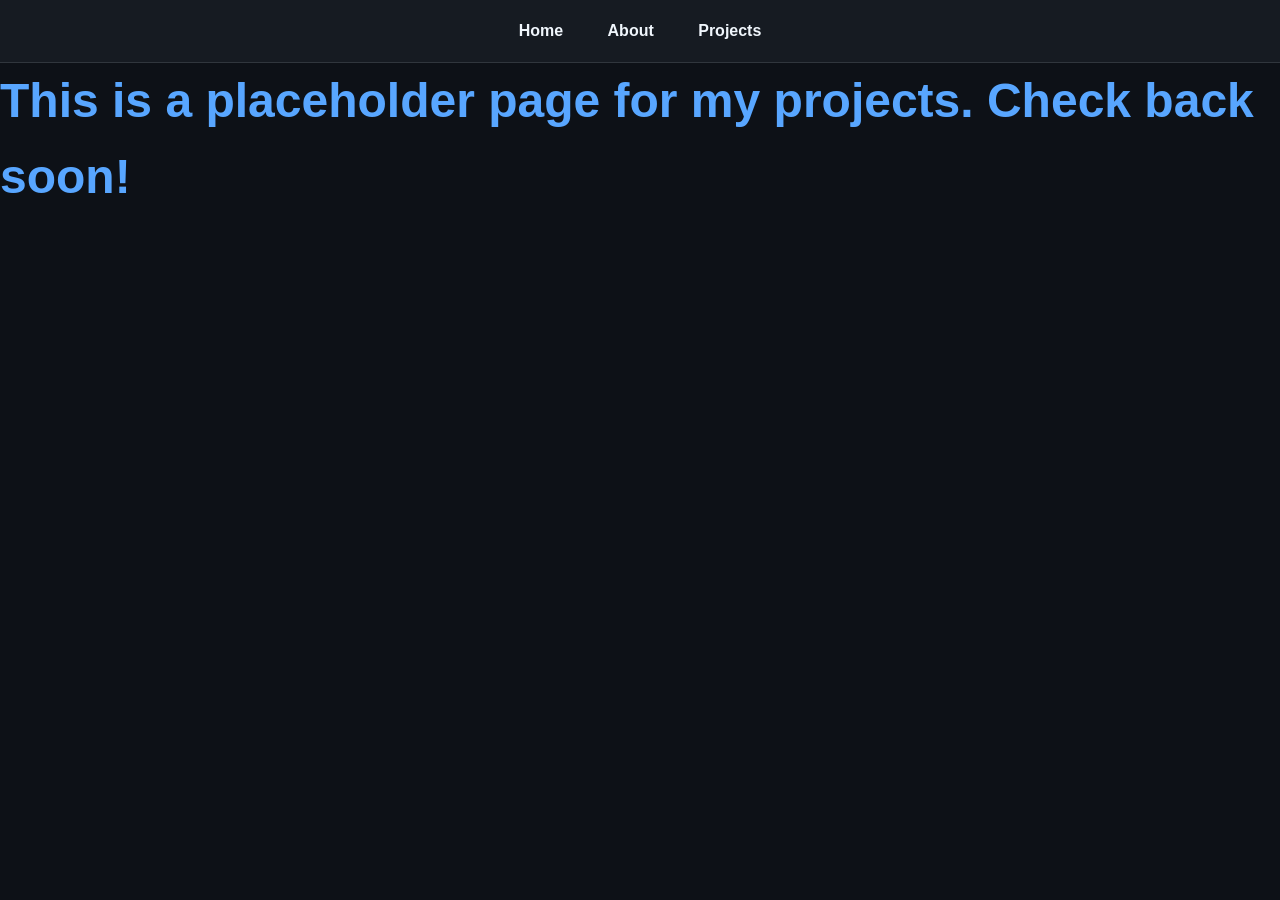
==== projects.html @ 9d26e9d2 "Update projects.html" ====
<!DOCTYPE html>
<html lang="en">
<head>
    <meta charset="UTF-8">
    <meta name="viewport" content="width=device-width, initial-scale=1.0">
    <title>About | Madison Sleppy</title>

    <link rel="stylesheet" href="css/style.css">
</head>

  <body>

    <nav>
        <a href="index.html">Home</a>
        <a href="about.html">About</a>
        <a href="projects.html">Projects</a>
    </nav>
      
    <h1>This is a placeholder page for my projects. Check back soon!</h1>
    
  </body>
  
</html>
---- css/style.css ----
* {
    margin: 0;
    padding: 0;
    box-sizing: border-box;
}

body {
    background: #0d1117;
    color: #f0f6fc;
    font-family: Arial, Helvetica, sans-serif;
    line-height: 1.6;
}

nav {
    background-color: #161b22;
    border-bottom: 1px solid #30363d;
    padding: 18px;
    text-align: center;
}

nav a {
    color: #f0f6fc;
    text-decoration: none;
    margin: 0 20px;
    font-weight: bold;
    transition: color 0.3s ease;
}

nav a:hover {
    color: #58a6ff;
}

.container {
    max-width: 1000px;
    margin: 0 auto;
    padding: 60px 20px;
}

.container > h1,
.container > h2,
.container > h3,
.container > p,
.container > .status,
footer {
    text-align: center;
}

h1 {
    font-size: 3rem;
    color: #58a6ff;
    margin-bottom: 15px;
}

h2 {
    color: #c9d1d9;
    font-weight: normal;
    margin-bottom: 25px;
}

h3 {
    color: #58a6ff;
    margin-bottom: 15px;
}

p {
    color: #8b949e;
    font-size: 1.1rem;
    line-height: 1.8;
    margin-bottom: 20px;
}

.status {
    display: inline-block;
    margin: 30px auto;
    padding: 12px 24px;
    border: 1px solid #58a6ff;
    border-radius: 8px;
    color: #58a6ff;
}


.page-header {
    text-align: center;
    padding: 70px 20px 40px;
}

.page-header p {
    max-width: 700px;
    margin: auto;
}

.content {
    max-width: 1000px;
    margin: auto;
    padding: 40px 20px;
}

.content h2 {
    color: #58a6ff;
    margin-top: 40px;
}

.content ul {
    margin-left: 25px;
    margin-bottom: 30px;
}

.content li {
    color: #c9d1d9;
    margin-bottom: 10px;
}

#infovis {
    margin-top: 60px;
}

.section-description {
    text-align: center;
    max-width: 850px;
    margin: 0 auto 40px auto;
}

.project-card {
    background: #161b22;
    border: 1px solid #30363d;
    border-radius: 12px;
    padding: 30px;
    margin: 30px auto;
    text-align: left;
}

.project-card h3 {
    color: #58a6ff;
}

.project-card p {
    color: #c9d1d9;
}

.button {
    display: inline-block;
    margin-top: 15px;
    padding: 12px 22px;
    background: #238636;
    color: white;
    text-decoration: none;
    border-radius: 8px;
    transition: background-color 0.3s ease;
}

.button:hover {
    background: #2ea043;
}

hr {
    border: none;
    border-top: 1px solid #30363d;
    margin: 50px 0;
}

footer {
    margin-top: 60px;
    color: #6e7681;
    font-size: 0.9rem;
    padding-bottom: 20px;
}

@media (max-width: 768px) {

    .container {
        padding: 40px 20px;
    }

    h1 {
        font-size: 2.2rem;
    }

    h2 {
        font-size: 1.6rem;
    }

    nav a {
        display: inline-block;
        margin: 8px 12px;
    }

    .project-card {
        padding: 20px;
    }

}
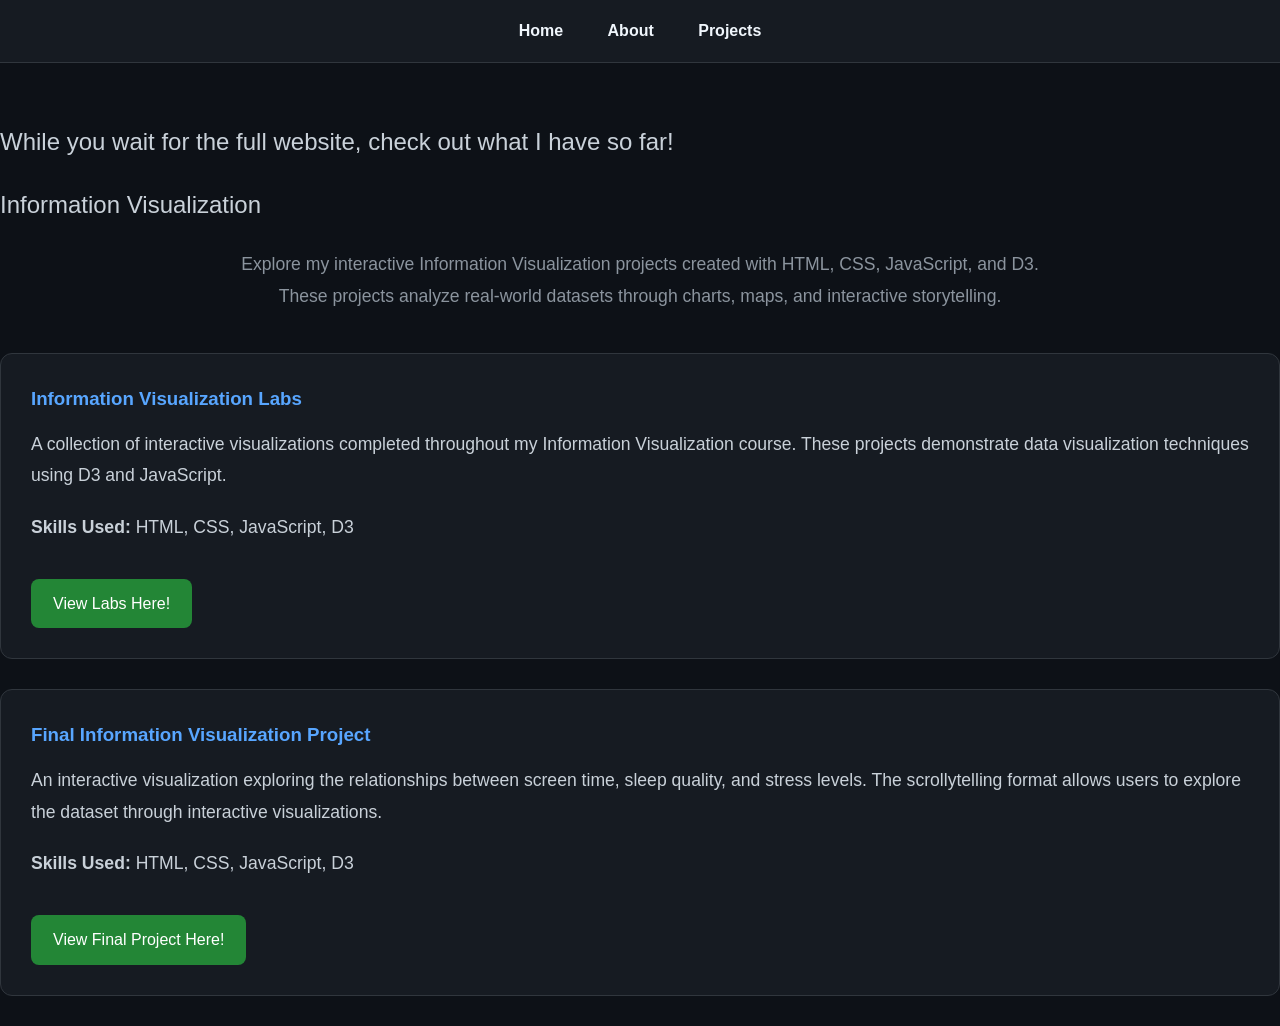
==== commit 3575044e: "Update projects.html" ====
--- a/projects.html
+++ b/projects.html
@@ -16,7 +16,67 @@
         <a href="projects.html">Projects</a>
     </nav>
       
-    <h1>This is a placeholder page for my projects. Check back soon!</h1>
+                <!-- info vis -->
+            <section id="infovis">
+
+                <h2>While you wait for the full website, check out what I have so far!</h2>
+                <h2>Information Visualization</h2>
+
+                <p class="section-description">
+                    Explore my interactive Information Visualization projects created
+                    with HTML, CSS, JavaScript, and D3. These projects analyze
+                    real-world datasets through charts, maps, and
+                    interactive storytelling.
+                </p>
+
+                <div class="project-card">
+                    
+                    <h3>Information Visualization Labs</h3>
+
+                    <p>
+                        A collection of interactive visualizations completed throughout
+                        my Information Visualization course. These projects demonstrate
+                        data visualization techniques using D3 and JavaScript.
+                    </p>
+
+                    <p>
+                        <strong>Skills Used:</strong>
+                        HTML, CSS, JavaScript, D3
+                    </p>
+
+                    <a class="button"
+                    href="https://msleppy.github.io/infovis-labs/"
+                    target="_blank">
+                        View Labs Here!
+                    </a>
+
+                </div>
+
+                <div class="project-card">
+
+                    <h3>Final Information Visualization Project</h3>
+
+                    <p>
+                        An interactive visualization exploring the relationships
+                        between screen time, sleep quality, and stress levels.
+                        The scrollytelling format allows users to explore the
+                        dataset through interactive visualizations.
+                    </p>
+
+                    <p>
+                        <strong>Skills Used:</strong>
+                        HTML, CSS, JavaScript, D3
+                    </p>
+
+                    <a class="button"
+                    href="https://msleppy.github.io/infovis-final/"
+                    target="_blank">
+                        View Final Project Here!
+                    </a>
+
+                </div>
+
+            </section>
     
   </body>
   
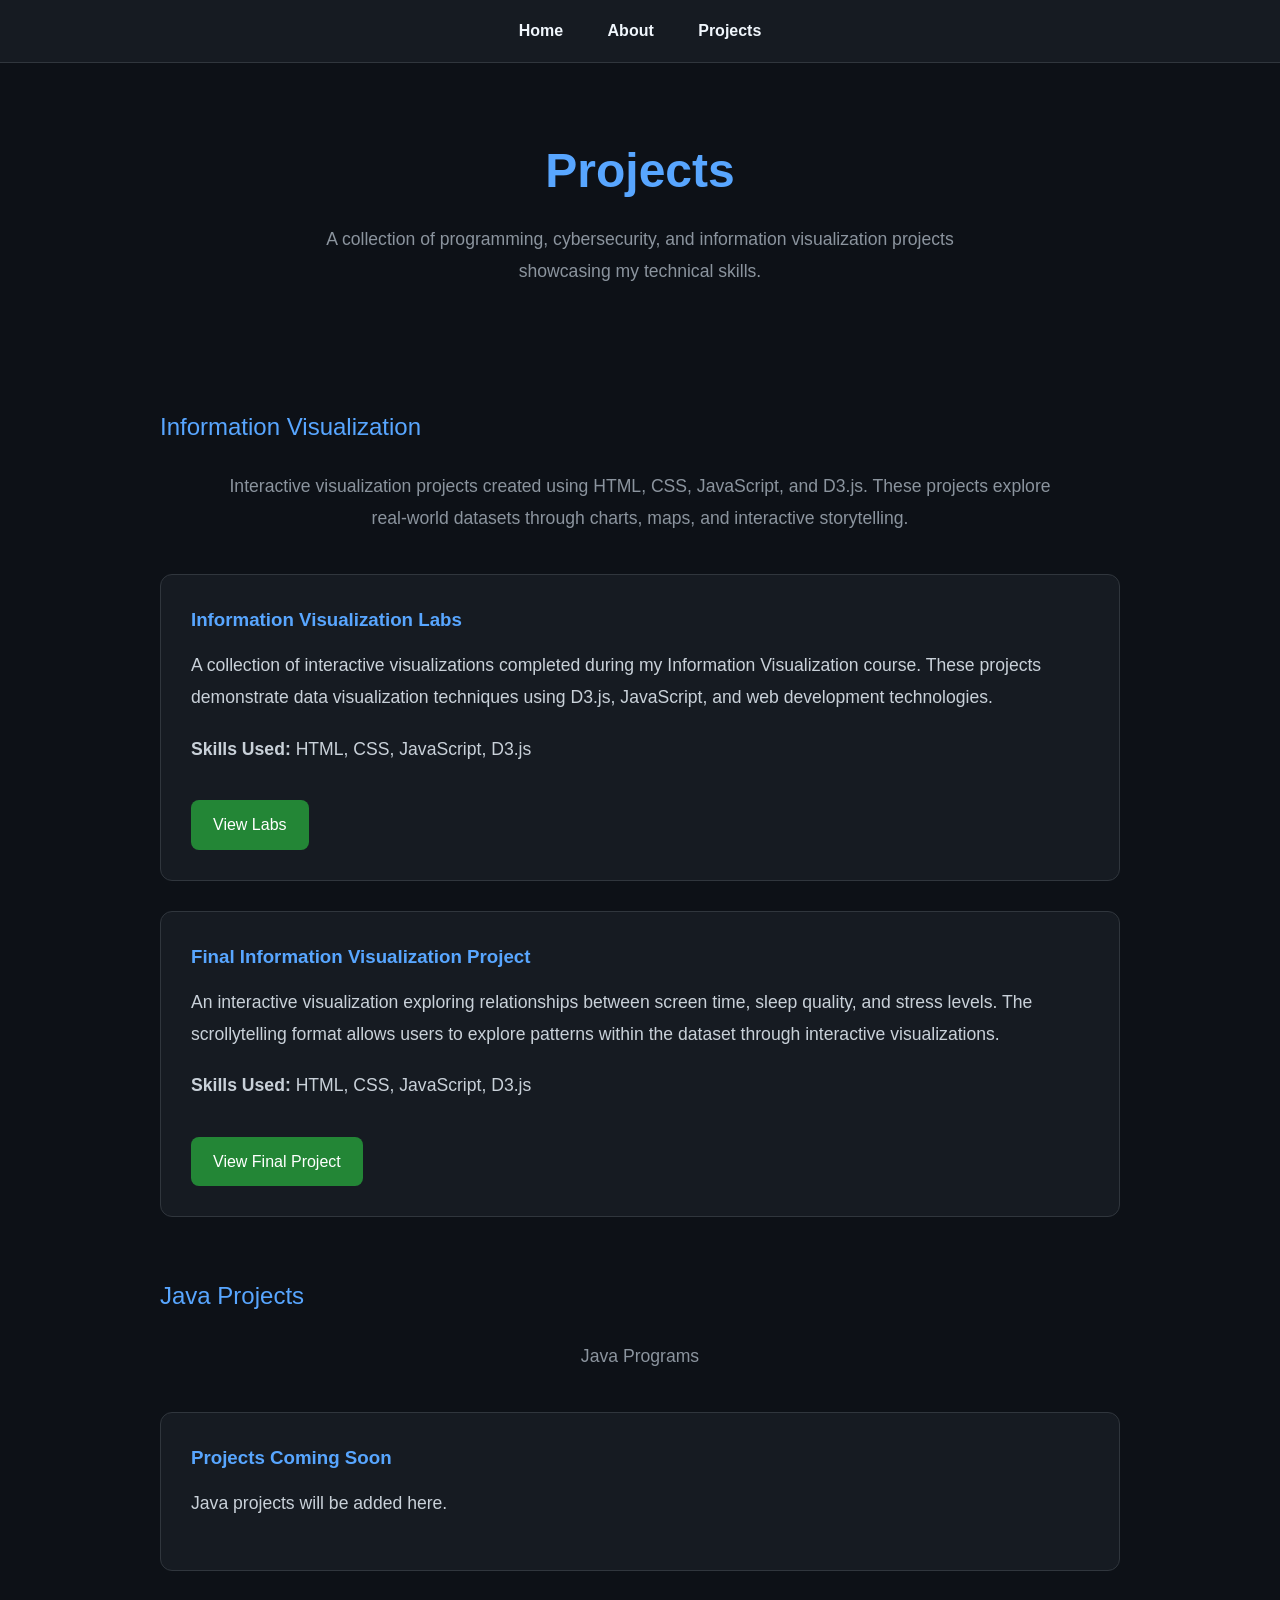
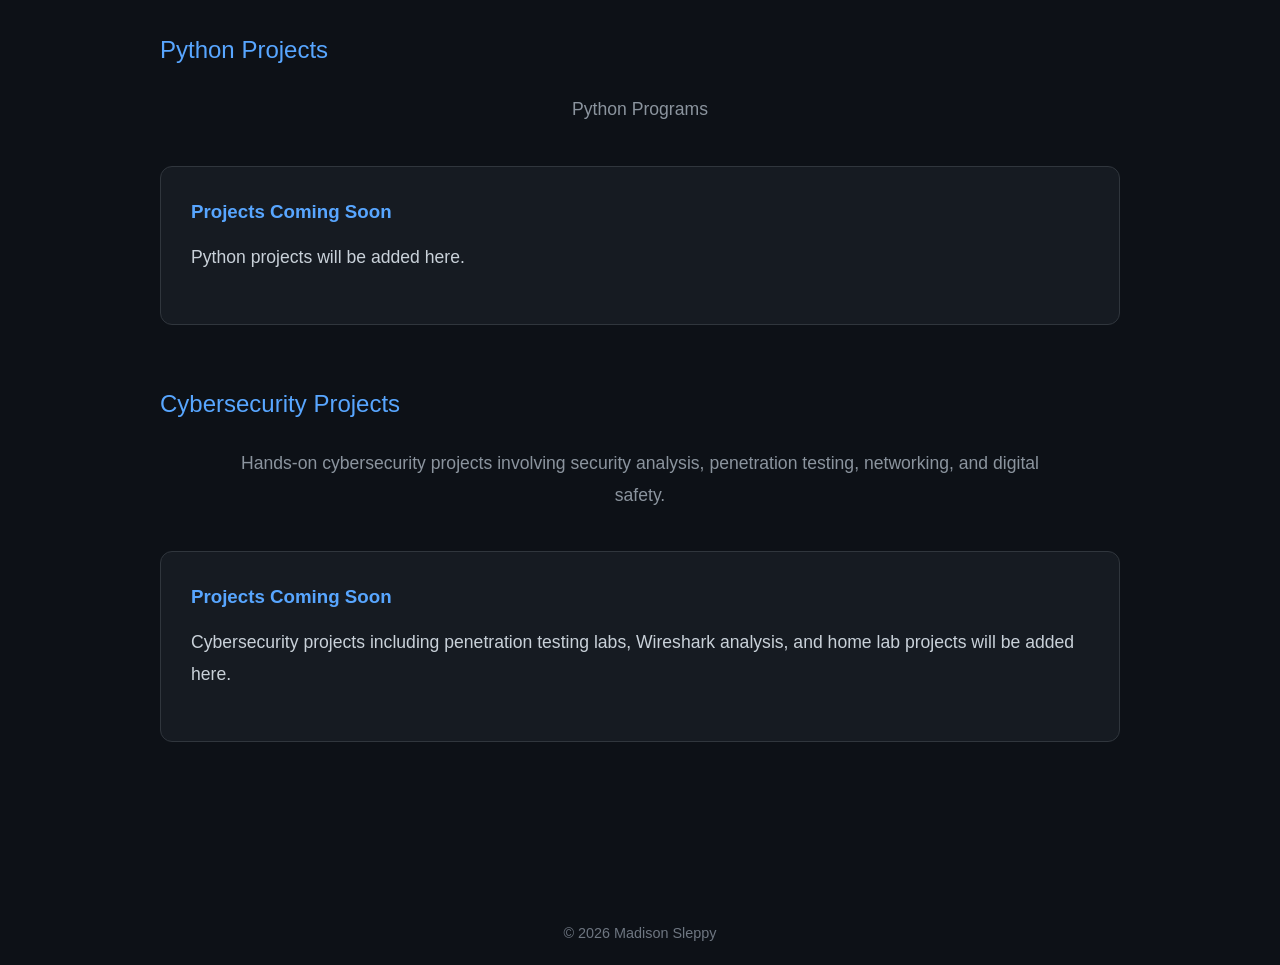
==== commit dc40ec9a: "Update projects.html" ====
--- a/projects.html
+++ b/projects.html
@@ -1,83 +1,163 @@
 <!DOCTYPE html>
 <html lang="en">
+
 <head>
     <meta charset="UTF-8">
     <meta name="viewport" content="width=device-width, initial-scale=1.0">
-    <title>About | Madison Sleppy</title>
+    <title>Projects | Madison Sleppy</title>
 
     <link rel="stylesheet" href="css/style.css">
 </head>
-
-  <body>
-
-    <nav>
-        <a href="index.html">Home</a>
-        <a href="about.html">About</a>
-        <a href="projects.html">Projects</a>
-    </nav>
-      
-                <!-- info vis -->
+    
+    <body>
+        <nav>
+            <a href="index.html">Home</a>
+            <a href="about.html">About</a>
+            <a href="projects.html">Projects</a>
+        </nav>
+    
+        <header class="page-header">
+    
+            <h1>Projects</h1>
+    
+            <p>
+                A collection of programming, cybersecurity, and
+                information visualization projects showcasing my technical skills.
+            </p>
+    
+        </header>
+        
+        <main class="container">
+    
             <section id="infovis">
-
-                <h2>While you wait for the full website, check out what I have so far!</h2>
+    
                 <h2>Information Visualization</h2>
-
+    
                 <p class="section-description">
-                    Explore my interactive Information Visualization projects created
-                    with HTML, CSS, JavaScript, and D3. These projects analyze
-                    real-world datasets through charts, maps, and
-                    interactive storytelling.
+                    Interactive visualization projects created using HTML, CSS,
+                    JavaScript, and D3.js. These projects explore real-world
+                    datasets through charts, maps, and interactive storytelling.
+                </p>
+    
+                <div class="project-card">
+    
+                    <h3>Information Visualization Labs</h3>
+    
+                    <p>
+                        A collection of interactive visualizations completed during
+                        my Information Visualization course. These projects
+                        demonstrate data visualization techniques using D3.js,
+                        JavaScript, and web development technologies.
+                    </p>
+    
+                    <p>
+                        <strong>Skills Used:</strong>
+                        HTML, CSS, JavaScript, D3.js
+                    </p>
+    
+                    <a class="button"
+                       href="https://msleppy.github.io/infovis-labs/"
+                       target="_blank">
+                        View Labs
+                    </a>
+    
+                </div>
+    
+                <div class="project-card">
+    
+                    <h3>Final Information Visualization Project</h3>
+    
+                    <p>
+                        An interactive visualization exploring relationships
+                        between screen time, sleep quality, and stress levels.
+                        The scrollytelling format allows users to explore
+                        patterns within the dataset through interactive
+                        visualizations.
+                    </p>
+    
+                    <p>
+                        <strong>Skills Used:</strong>
+                        HTML, CSS, JavaScript, D3.js
+                    </p>
+    
+                    <a class="button"
+                       href="https://msleppy.github.io/infovis-final/"
+                       target="_blank">
+                        View Final Project
+                    </a>
+                    
+                </div>
+    
+            </section>
+    
+            <section id="java">
+    
+                <h2>Java Projects</h2>
+    
+                <p class="section-description">
+                    Java Programs
+                </p>
+    
+                <div class="project-card">
+    
+                    <h3>Projects Coming Soon</h3>
+    
+                    <p>
+                        Java projects will be added here.
+                    </p>
+    
+                </div>
+    
+            </section>
+            
+            <section id="python">
+    
+                <h2>Python Projects</h2>
+    
+                <p class="section-description">
+                    Python Programs
+                </p>
+    
+                <div class="project-card">
+    
+                    <h3>Projects Coming Soon</h3>
+    
+                    <p>
+                        Python projects will be added here. 
+                    </p>
+    
+                </div>
+    
+            </section>
+    
+            <section id="cybersecurity">
+    
+                <h2>Cybersecurity Projects</h2>
+    
+                <p class="section-description">
+                    Hands-on cybersecurity projects involving security analysis,
+                    penetration testing, networking, and digital safety.
                 </p>
 
                 <div class="project-card">
-                    
-                    <h3>Information Visualization Labs</h3>
-
+    
+                    <h3>Projects Coming Soon</h3>
+    
                     <p>
-                        A collection of interactive visualizations completed throughout
-                        my Information Visualization course. These projects demonstrate
-                        data visualization techniques using D3 and JavaScript.
+                        Cybersecurity projects including penetration testing labs,
+                        Wireshark analysis, and home lab projects will be added here.
                     </p>
-
-                    <p>
-                        <strong>Skills Used:</strong>
-                        HTML, CSS, JavaScript, D3
-                    </p>
-
-                    <a class="button"
-                    href="https://msleppy.github.io/infovis-labs/"
-                    target="_blank">
-                        View Labs Here!
-                    </a>
-
+    
                 </div>
-
-                <div class="project-card">
-
-                    <h3>Final Information Visualization Project</h3>
-
-                    <p>
-                        An interactive visualization exploring the relationships
-                        between screen time, sleep quality, and stress levels.
-                        The scrollytelling format allows users to explore the
-                        dataset through interactive visualizations.
-                    </p>
-
-                    <p>
-                        <strong>Skills Used:</strong>
-                        HTML, CSS, JavaScript, D3
-                    </p>
-
-                    <a class="button"
-                    href="https://msleppy.github.io/infovis-final/"
-                    target="_blank">
-                        View Final Project Here!
-                    </a>
-
-                </div>
-
+    
             </section>
     
-  </body>
-  
-</html>
+        </main>
+        
+        <footer>
+            © 2026 Madison Sleppy
+        </footer>
+    
+    </body>
+</html>    
+</html
--- a/css/style.css
+++ b/css/style.css
@@ -36,12 +36,11 @@
     padding: 60px 20px;
 }
 
-.container > h1,
-.container > h2,
-.container > h3,
-.container > p,
-.container > .status,
-footer {
+.container > h1 {
+    text-align: center;
+}
+
+.container > p {
     text-align: center;
 }
 
@@ -52,7 +51,7 @@
 }
 
 h2 {
-    color: #c9d1d9;
+    color: #58a6ff;
     font-weight: normal;
     margin-bottom: 25px;
 }
@@ -78,7 +77,6 @@
     color: #58a6ff;
 }
 
-
 .page-header {
     text-align: center;
     padding: 70px 20px 40px;
@@ -110,8 +108,12 @@
     margin-bottom: 10px;
 }
 
+section {
+    margin-bottom: 60px;
+}
+
 #infovis {
-    margin-top: 60px;
+    margin-top: 20px;
 }
 
 .section-description {
@@ -127,6 +129,13 @@
     padding: 30px;
     margin: 30px auto;
     text-align: left;
+
+    transition: transform 0.3s ease, border-color 0.3s ease;
+}
+
+.project-card:hover {
+    transform: translateY(-5px);
+    border-color: #58a6ff;
 }
 
 .project-card h3 {
@@ -159,6 +168,7 @@
 }
 
 footer {
+    text-align: center;
     margin-top: 60px;
     color: #6e7681;
     font-size: 0.9rem;
@@ -166,26 +176,26 @@
 }
 
 @media (max-width: 768px) {
-
+    
     .container {
         padding: 40px 20px;
     }
-
+    
     h1 {
         font-size: 2.2rem;
     }
-
+    
     h2 {
         font-size: 1.6rem;
     }
-
+    
     nav a {
         display: inline-block;
         margin: 8px 12px;
     }
-
+    
     .project-card {
         padding: 20px;
     }
-
-}
+    
+}
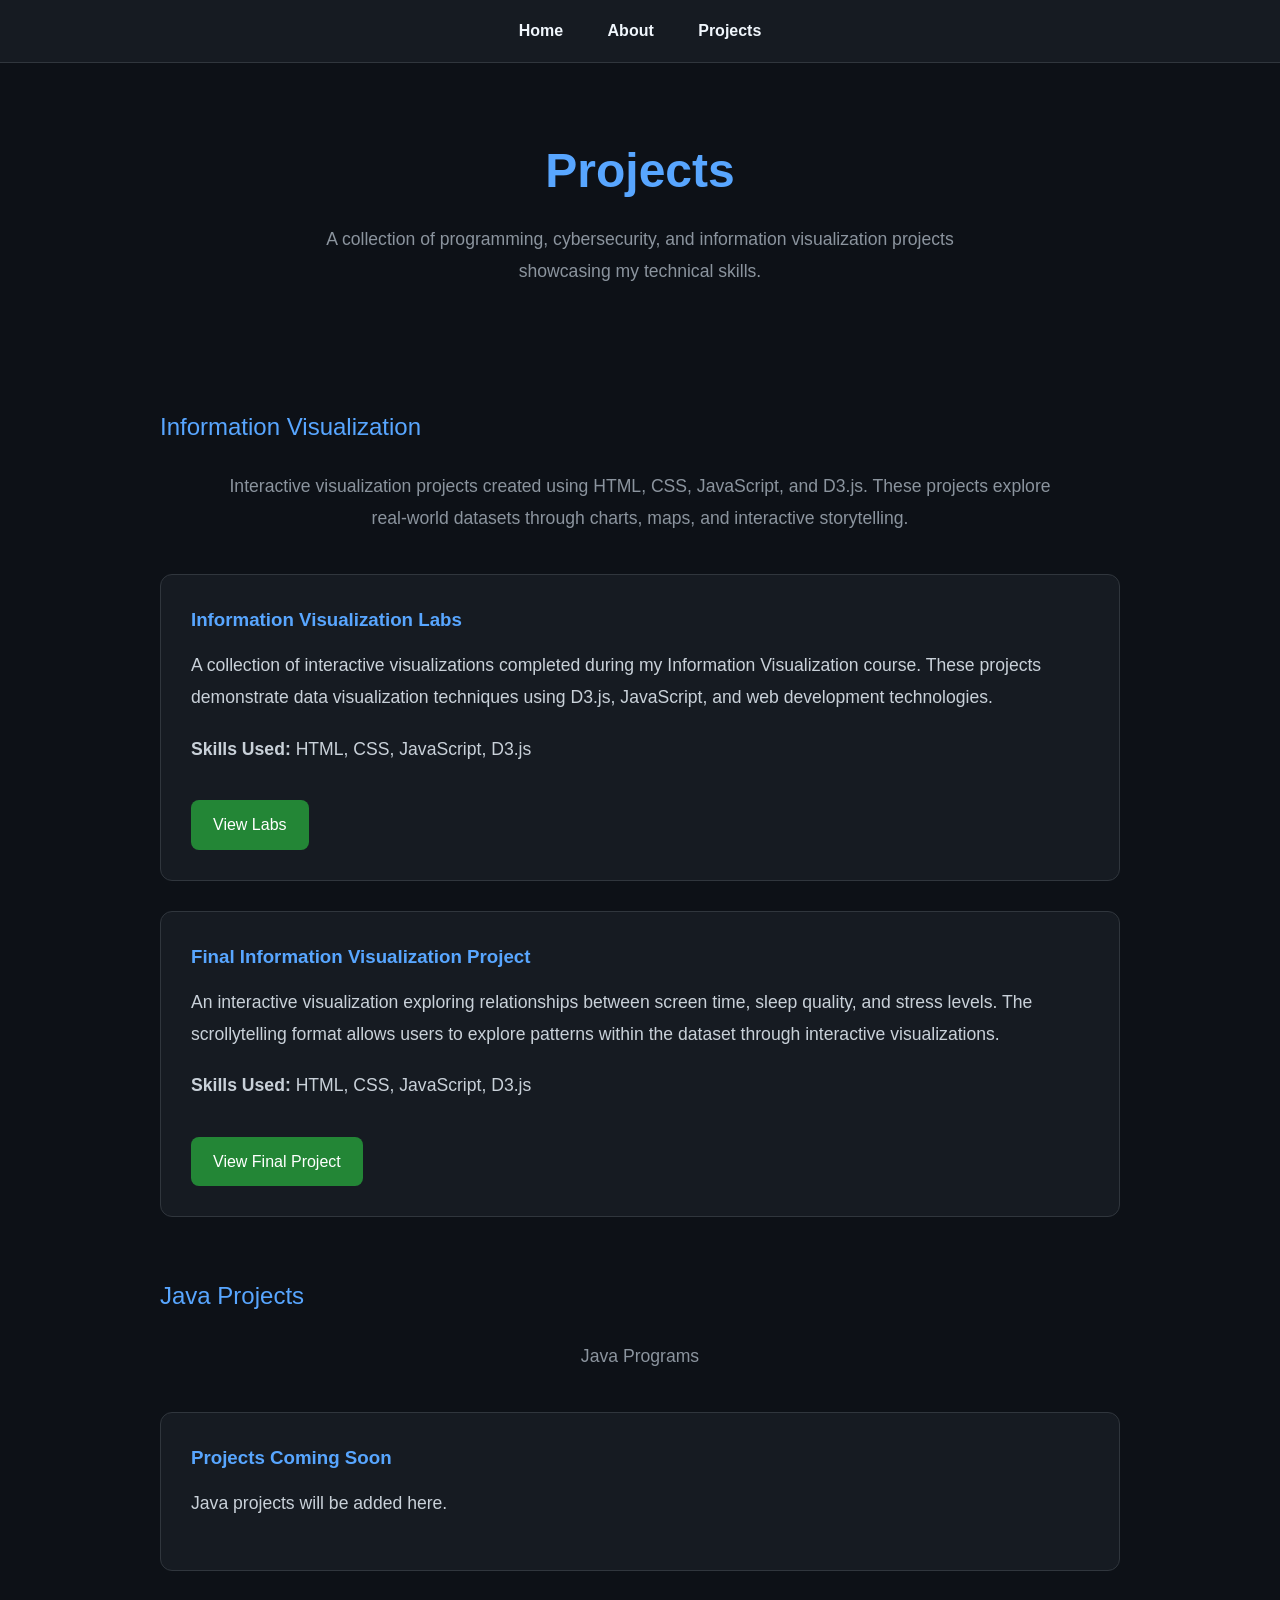
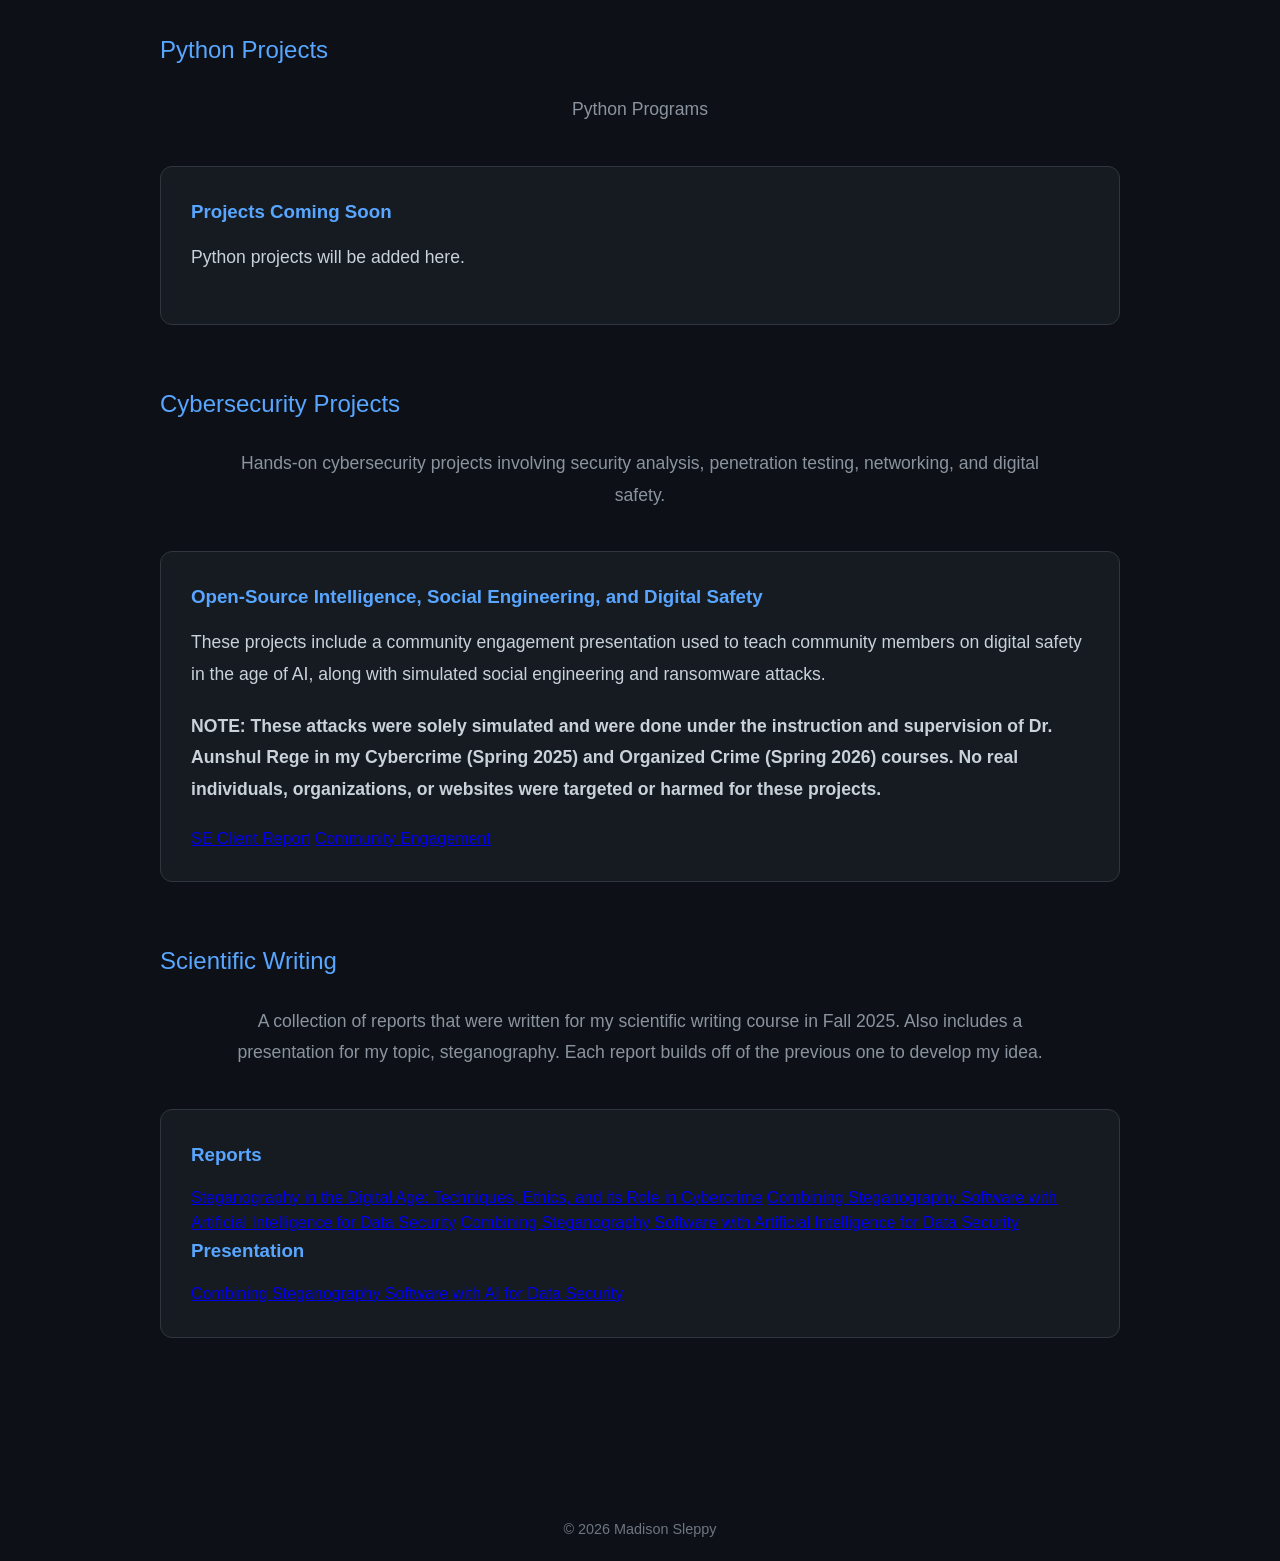
==== commit f703853c: "Update projects.html" ====
--- a/projects.html
+++ b/projects.html
@@ -141,17 +141,55 @@
 
                 <div class="project-card">
     
-                    <h3>Projects Coming Soon</h3>
-    
-                    <p>
-                        Cybersecurity projects including penetration testing labs,
-                        Wireshark analysis, and home lab projects will be added here.
-                    </p>
-    
-                </div>
-    
-            </section>
-    
+                    <h3>Open-Source Intelligence, Social Engineering, and Digital Safety</h3>
+    
+                    <p>
+                        These projects include a community engagement presentation used to teach
+                        community members on digital safety in the age of AI, along with simulated
+                        social engineering and ransomware attacks. 
+                    </p>
+                    
+                    <p>
+                    <b>NOTE: These attacks were solely simulated and were done under the instruction and supervision
+                    of Dr. Aunshul Rege in my Cybercrime (Spring 2025) and Organized Crime (Spring 2026) courses. No real
+                    individuals, organizations, or websites were targeted or harmed for these projects.</b>
+                    </p>
+
+                    <a href="https://madisonsleppy.com/osint-se/cisec.pptx>Social Engineering Project</a>
+                    <a href="https://madisonsleppy.com/osint-se/client_report.docx>SE Client Report</a>
+                    <a href="https://madisonsleppy.com/osint-se/ransomeware_sim.pptx>Simulated Ransomware Syndicate</a>
+                    <br>
+                    <a href="https://madisonsleppy.com/osint-se/community_engagement.pptx>Community Engagement</a>
+                        
+                </div>
+    
+            </section>
+
+            <section id="sci-writing">
+    
+                <h2>Scientific Writing</h2>
+    
+                <p class="section-description">
+                    A collection of reports that were written for my scientific writing course in 
+                    Fall 2025. Also includes a presentation for my topic, steganography. Each report builds 
+                    off of the previous one to develop my idea. 
+                </p>
+
+                <div class="project-card">
+    
+                    <h3>Reports</h3>
+                    <a href="https://madisonsleppy.com/sci-writing/report_a.docx">Steganography in the Digital Age: Techniques, Ethics, and its Role in Cybercrime</a>
+                    <a href="https://madisonsleppy.com/sci-writing/report_b.docx">Combining Steganography Software with Artificial Intelligence for Data Security</a>
+                    <a href="https://madisonsleppy.com/sci-writing/report_c.docx">Combining Steganography Software with Artificial Intelligence for Data Security</a>
+
+                    
+                    <h3>Presentation</h3>
+                    <a href="https://madisonsleppy.com/sci-writing/midterm.pptx">Combining Steganography Software with AI for Data Security</a>
+                    
+                </div>
+    
+            </section>
+            
         </main>
         
         <footer>
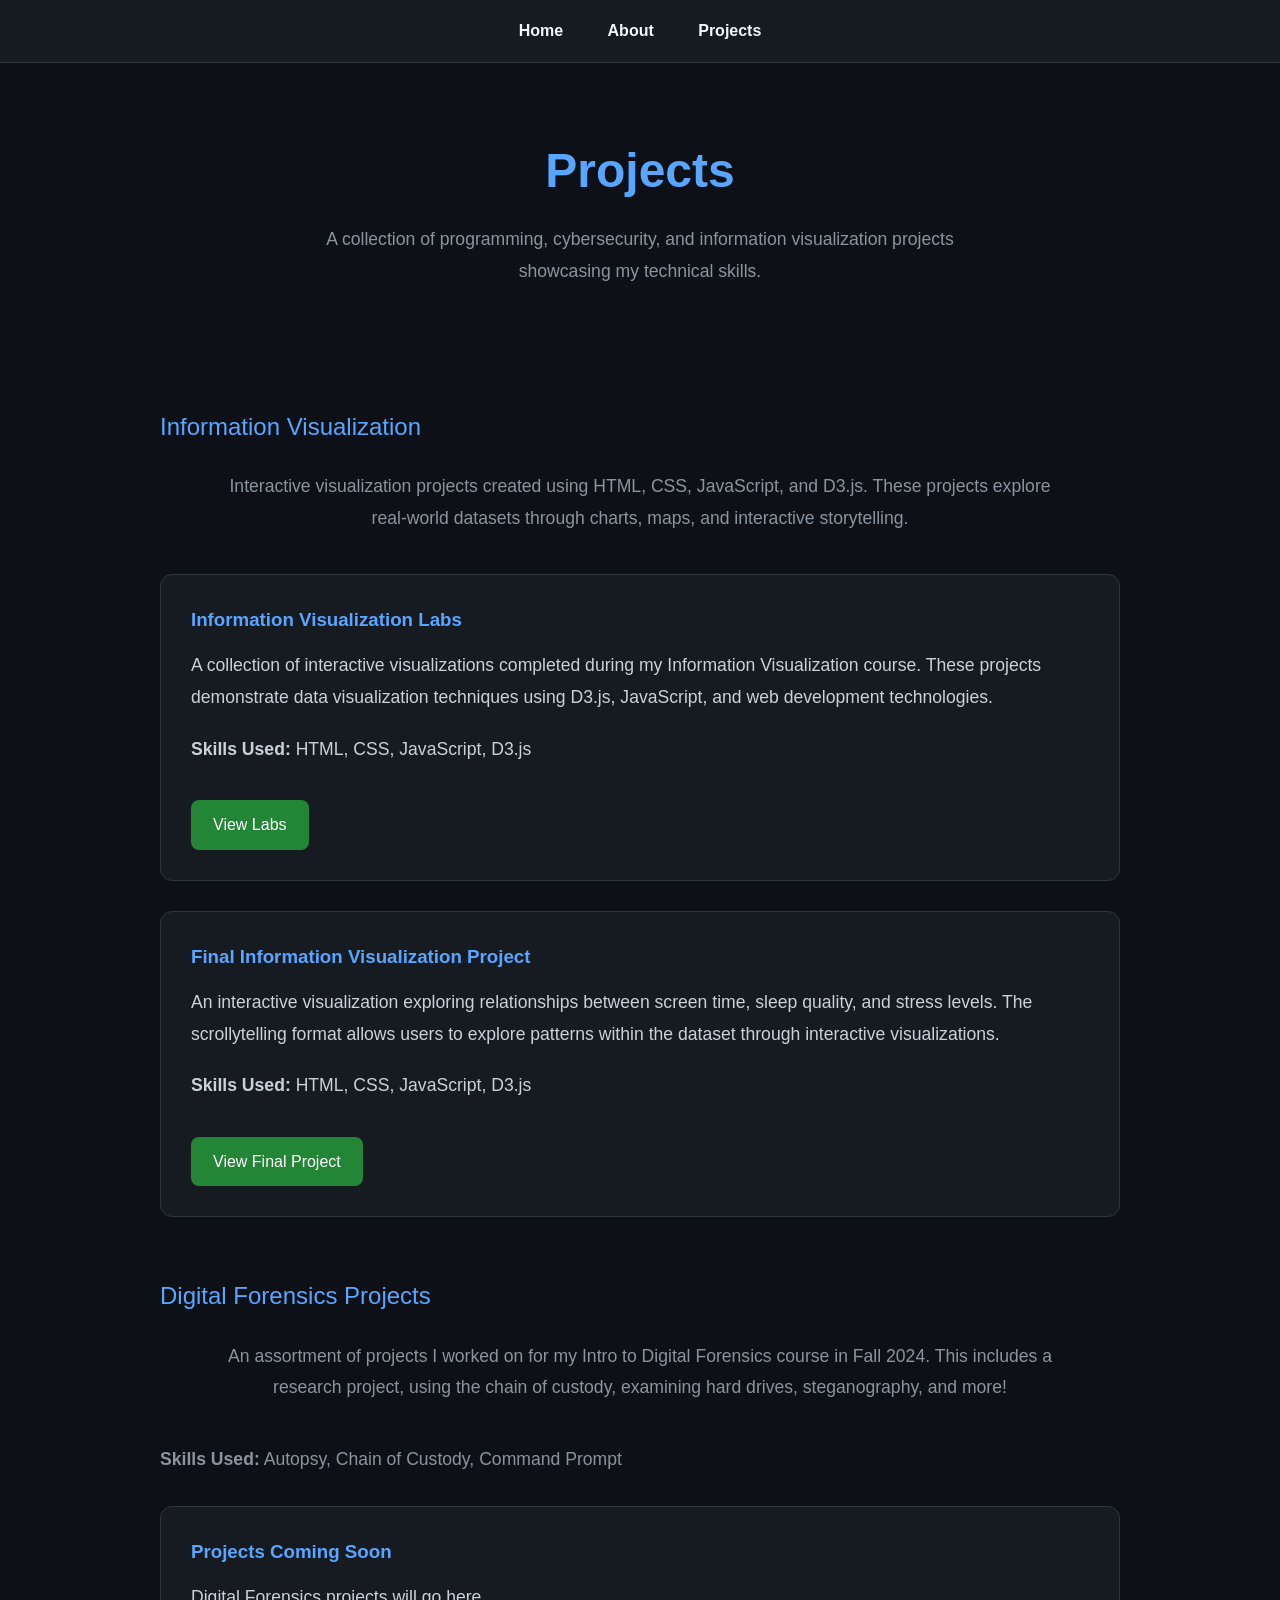
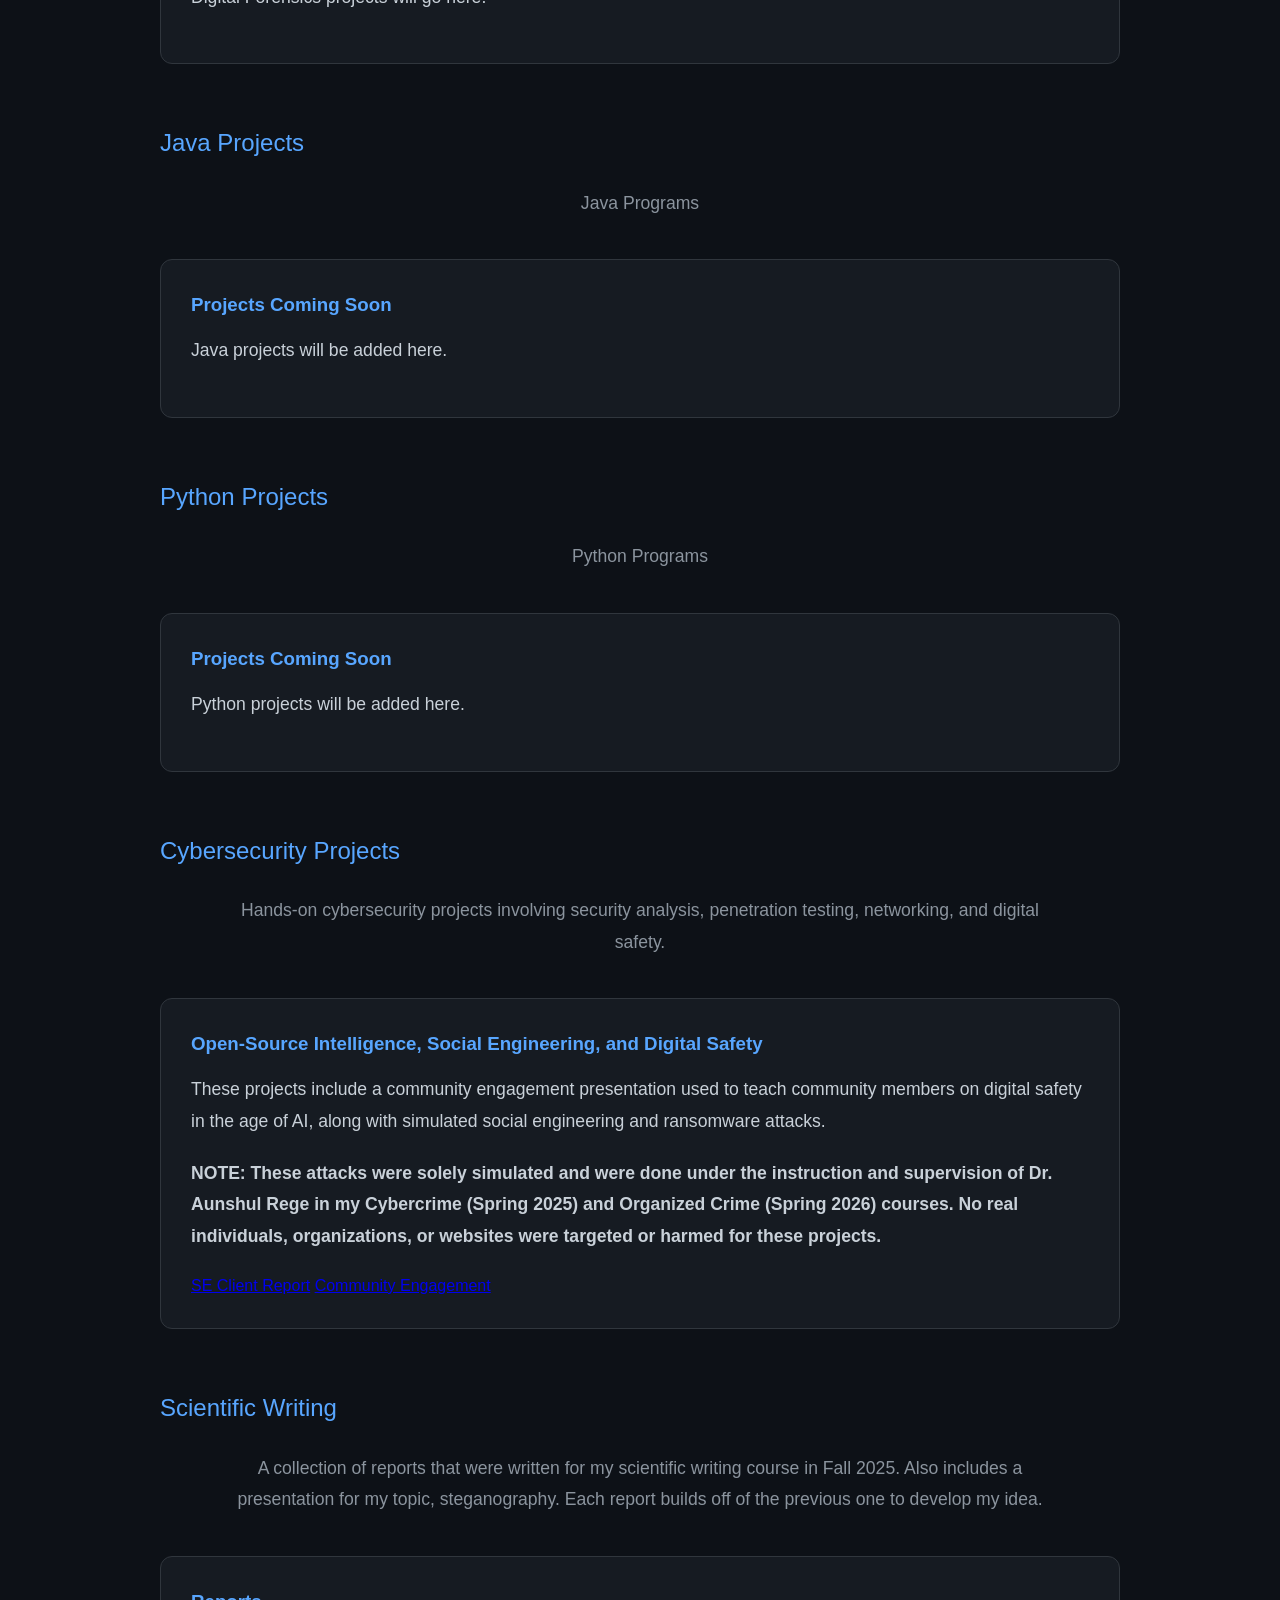
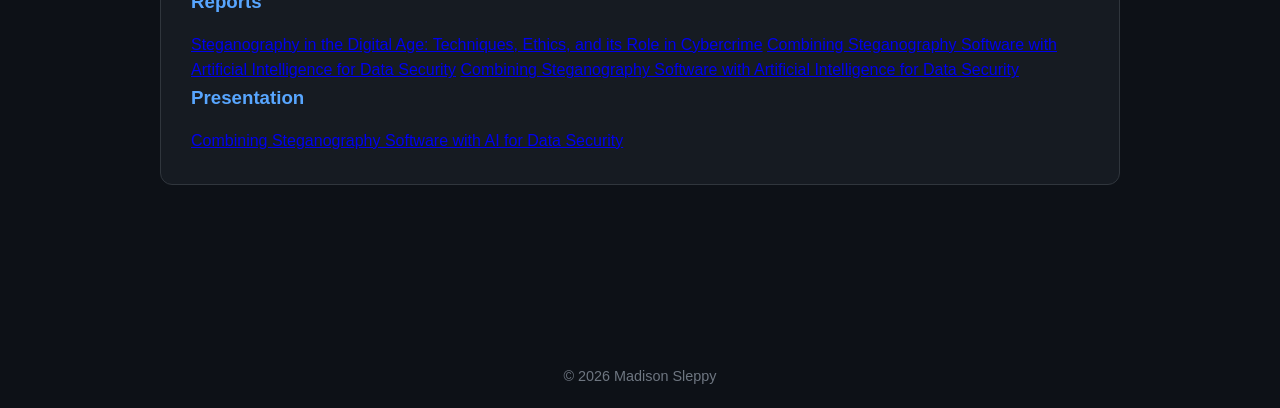
==== commit c0c13c10: "Update projects.html" ====
--- a/projects.html
+++ b/projects.html
@@ -89,7 +89,32 @@
                 </div>
     
             </section>
-    
+
+            <section id="digital-forensics">
+    
+                <h2>Digital Forensics Projects</h2>
+    
+                <p class="section-description">
+                    An assortment of projects I worked on for my Intro to Digital Forensics course in
+                    Fall 2024. This includes a research project, using the chain of custody, examining hard drives, steganography, and more! 
+                </p>
+
+                <p>
+                    <strong>Skills Used:</strong>
+                    Autopsy, Chain of Custody, Command Prompt
+                </p>
+    
+                <div class="project-card">
+    
+                    <h3>Projects Coming Soon</h3>
+    
+                    <p>
+                        Digital Forensics projects will go here. 
+                    </p>
+    
+                </div>
+    
+            </section>
             <section id="java">
     
                 <h2>Java Projects</h2>
@@ -198,4 +223,3 @@
     
     </body>
 </html>    
-</html
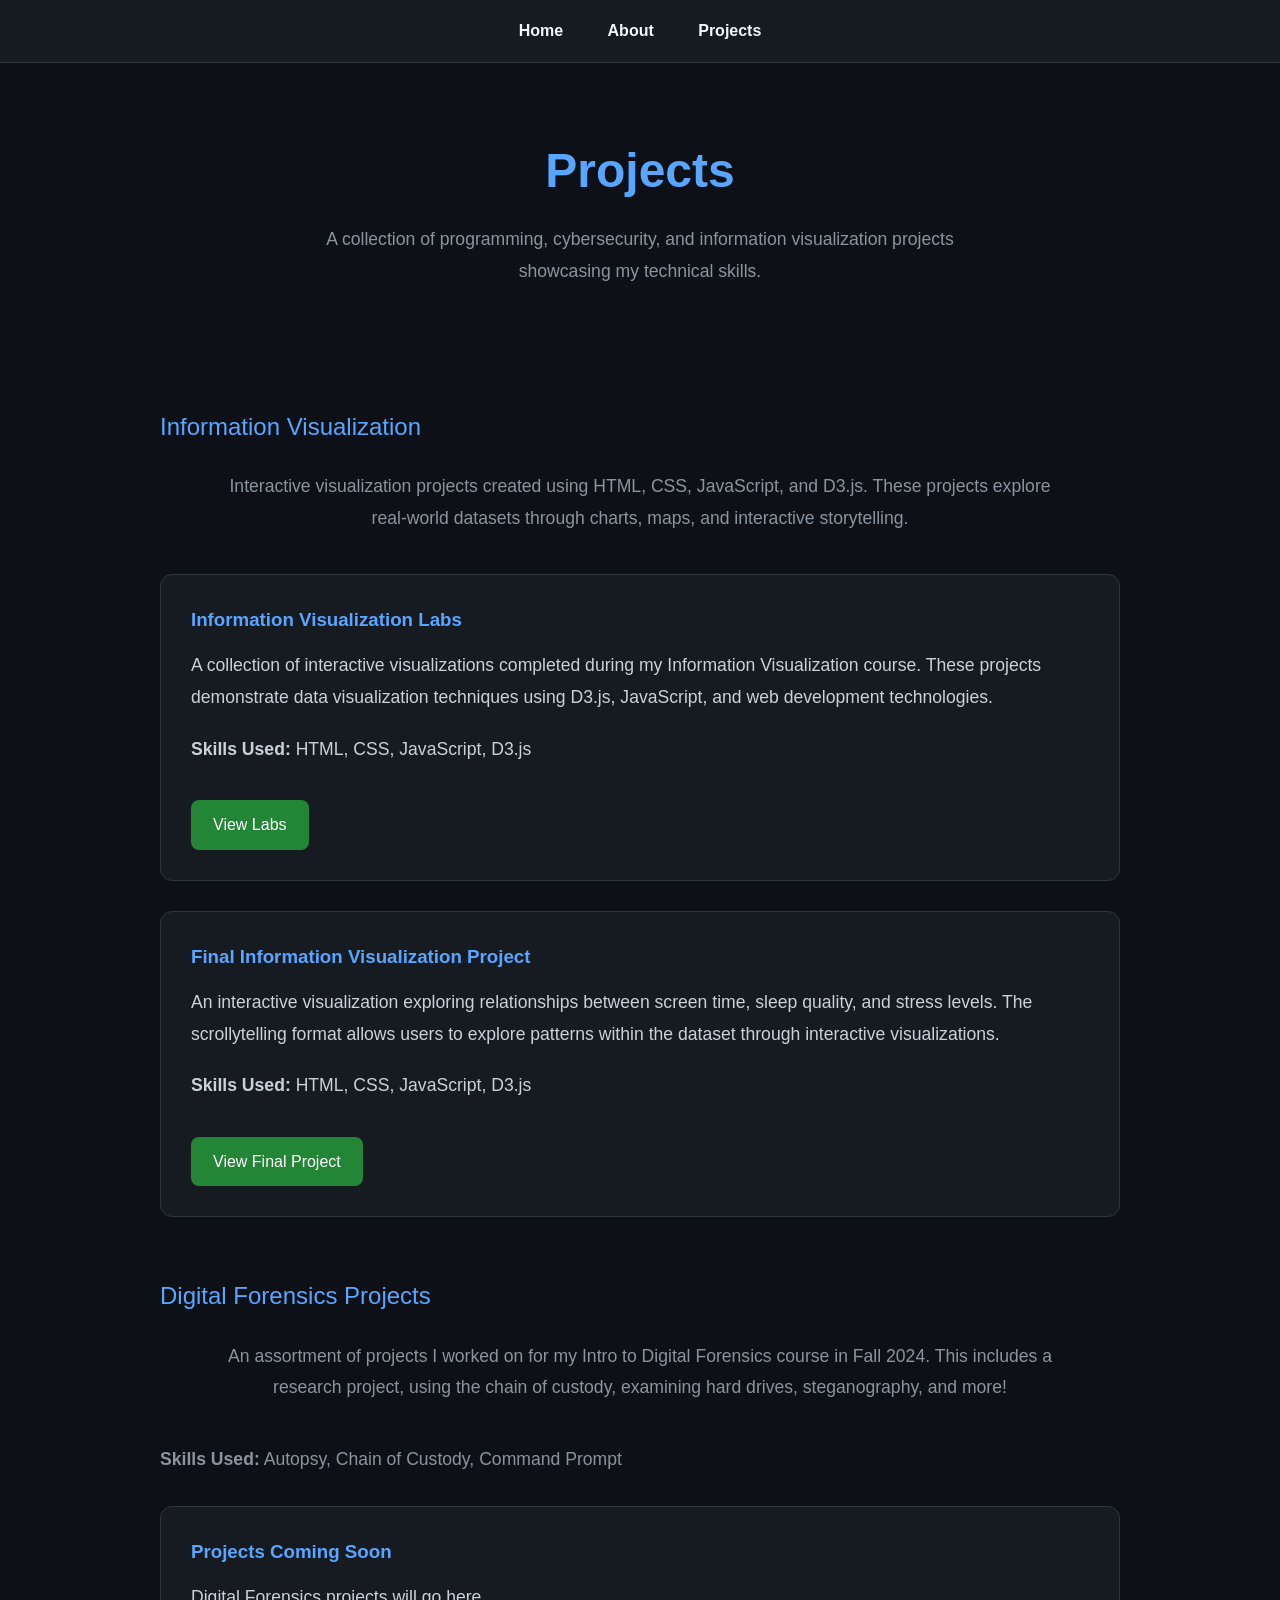
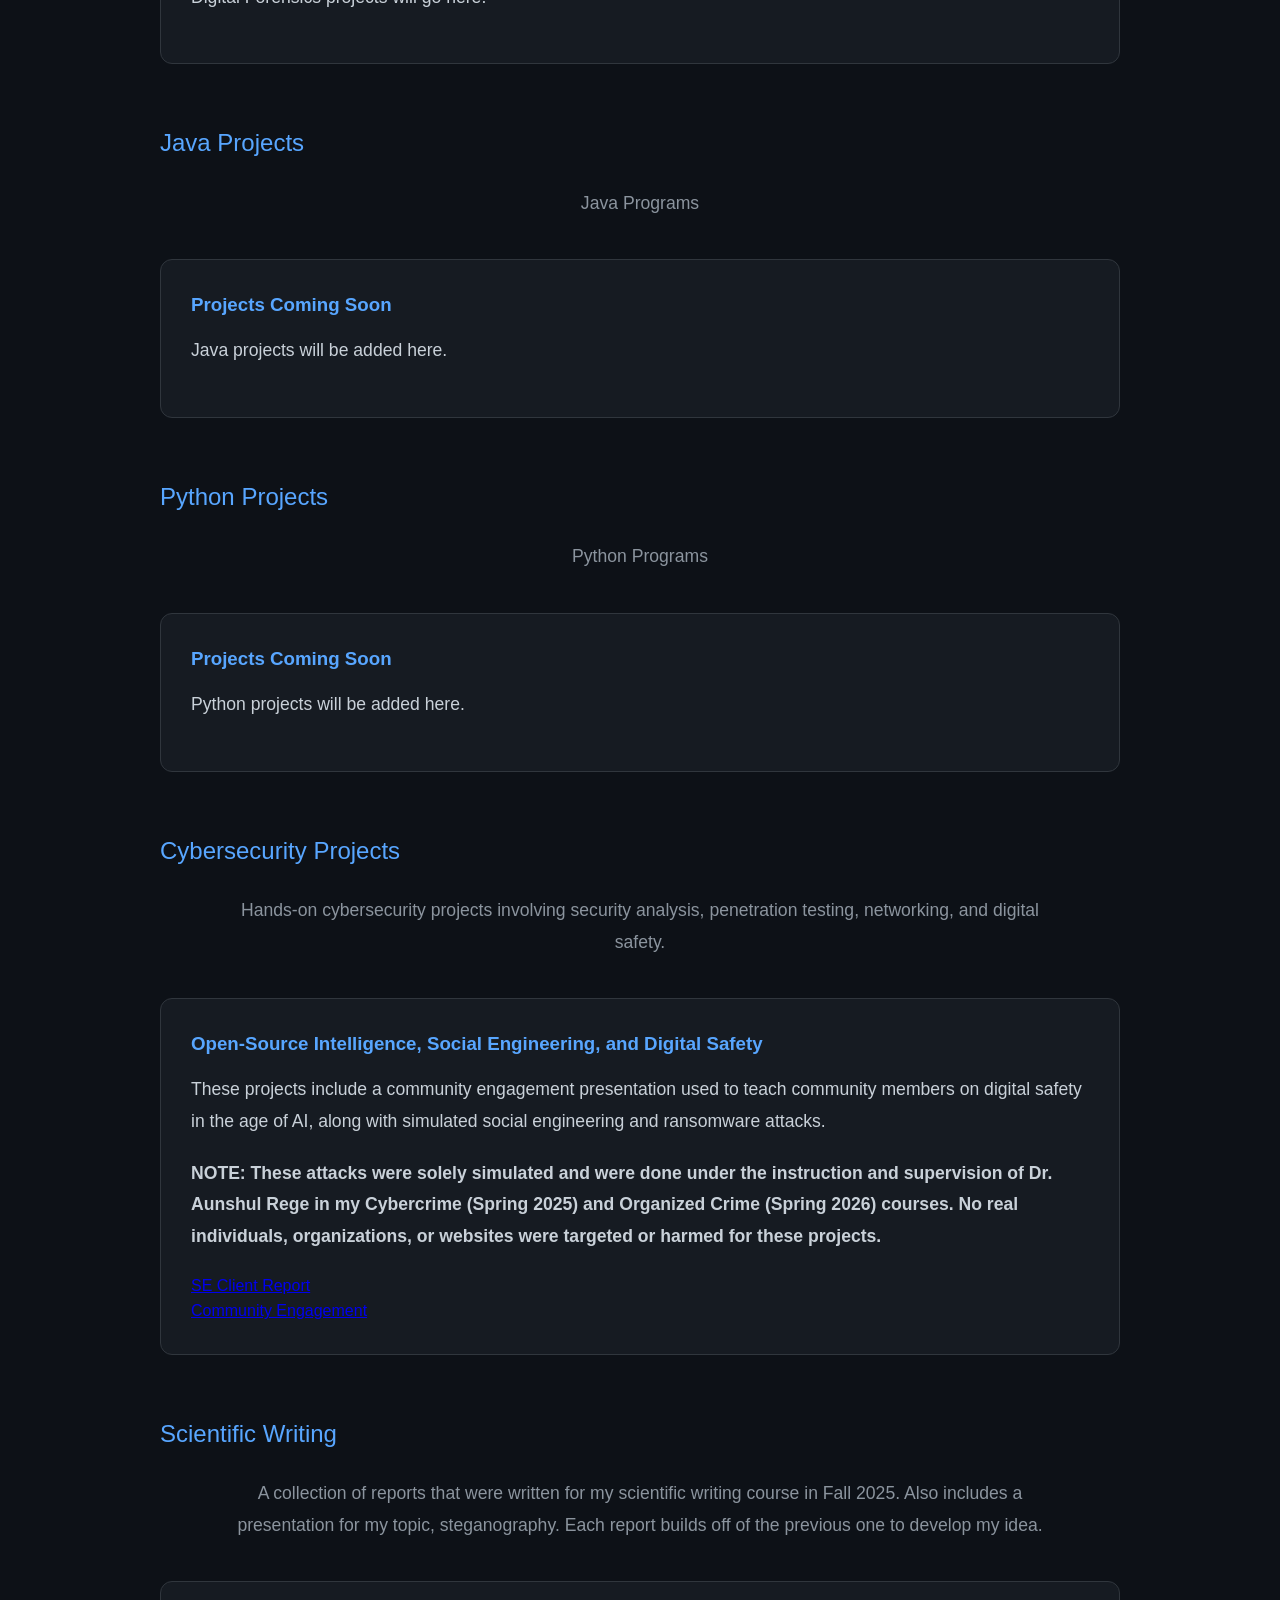
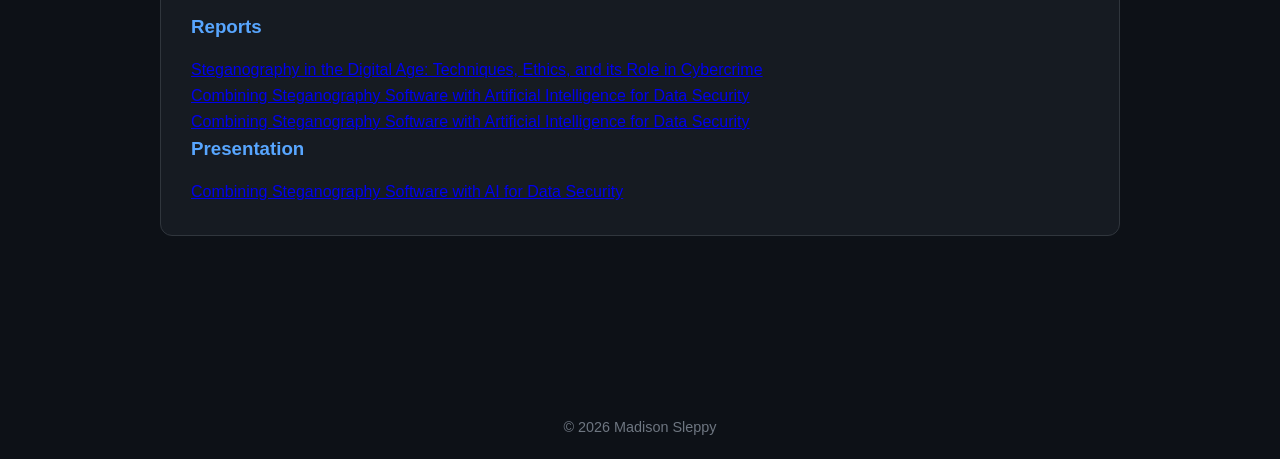
==== commit 9fb73d70: "Update projects.html" ====
--- a/projects.html
+++ b/projects.html
@@ -181,7 +181,9 @@
                     </p>
 
                     <a href="https://madisonsleppy.com/osint-se/cisec.pptx>Social Engineering Project</a>
+                    <br>
                     <a href="https://madisonsleppy.com/osint-se/client_report.docx>SE Client Report</a>
+                    <br>
                     <a href="https://madisonsleppy.com/osint-se/ransomeware_sim.pptx>Simulated Ransomware Syndicate</a>
                     <br>
                     <a href="https://madisonsleppy.com/osint-se/community_engagement.pptx>Community Engagement</a>
@@ -204,9 +206,11 @@
     
                     <h3>Reports</h3>
                     <a href="https://madisonsleppy.com/sci-writing/report_a.docx">Steganography in the Digital Age: Techniques, Ethics, and its Role in Cybercrime</a>
+                    <br>
                     <a href="https://madisonsleppy.com/sci-writing/report_b.docx">Combining Steganography Software with Artificial Intelligence for Data Security</a>
+                    <br>
                     <a href="https://madisonsleppy.com/sci-writing/report_c.docx">Combining Steganography Software with Artificial Intelligence for Data Security</a>
-
+                    <br>
                     
                     <h3>Presentation</h3>
                     <a href="https://madisonsleppy.com/sci-writing/midterm.pptx">Combining Steganography Software with AI for Data Security</a>
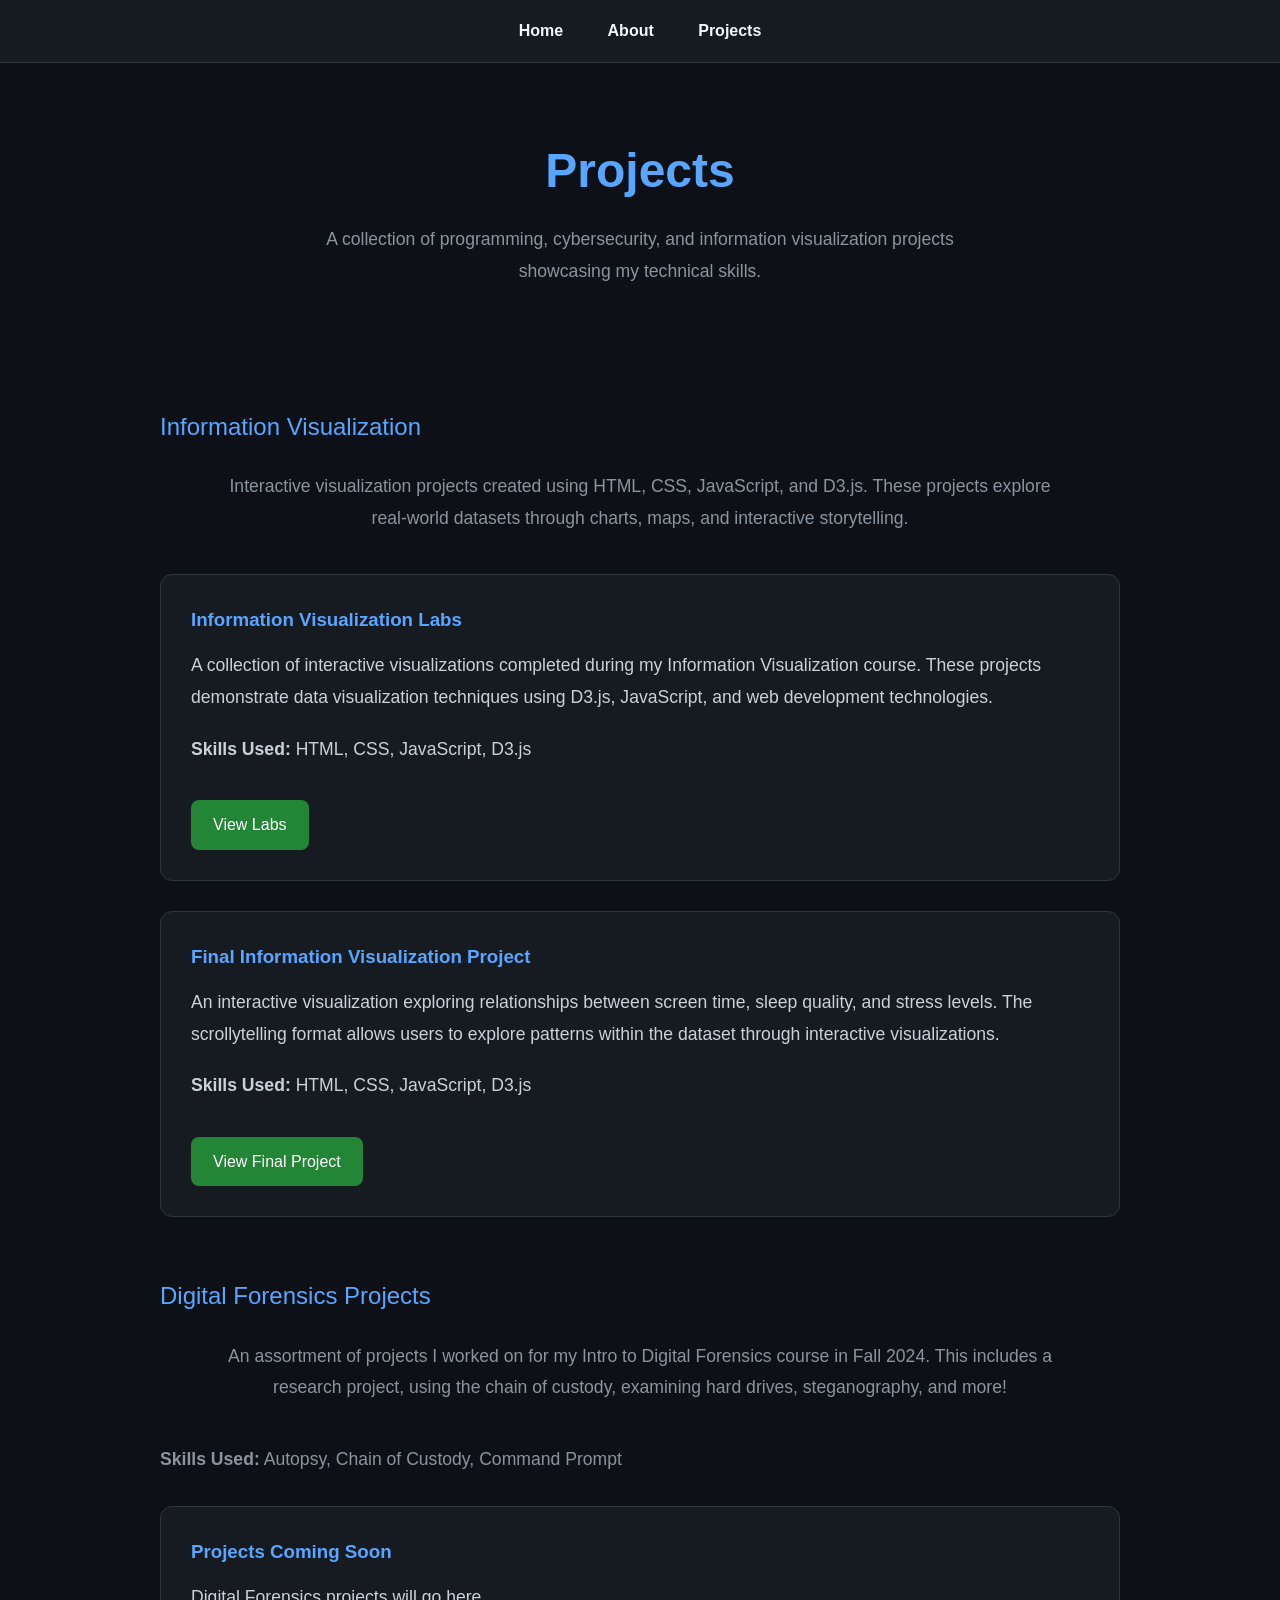
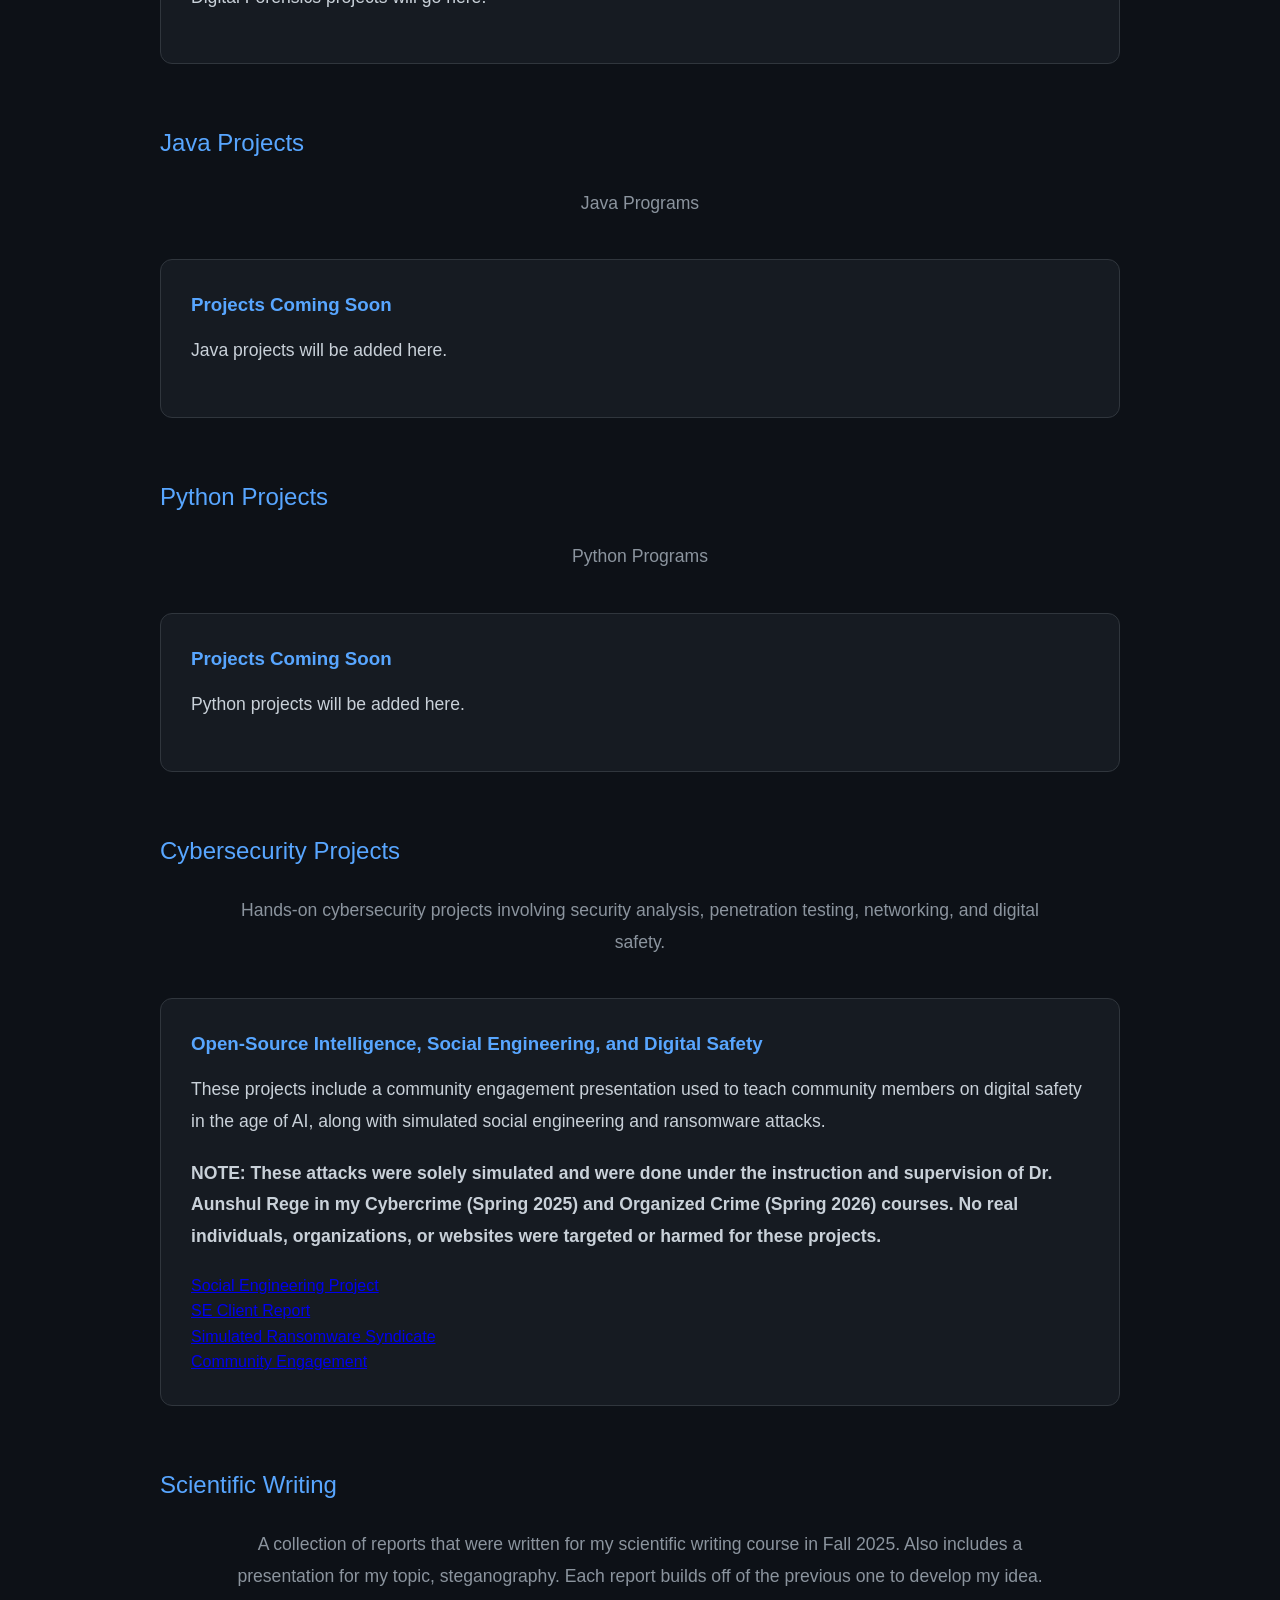
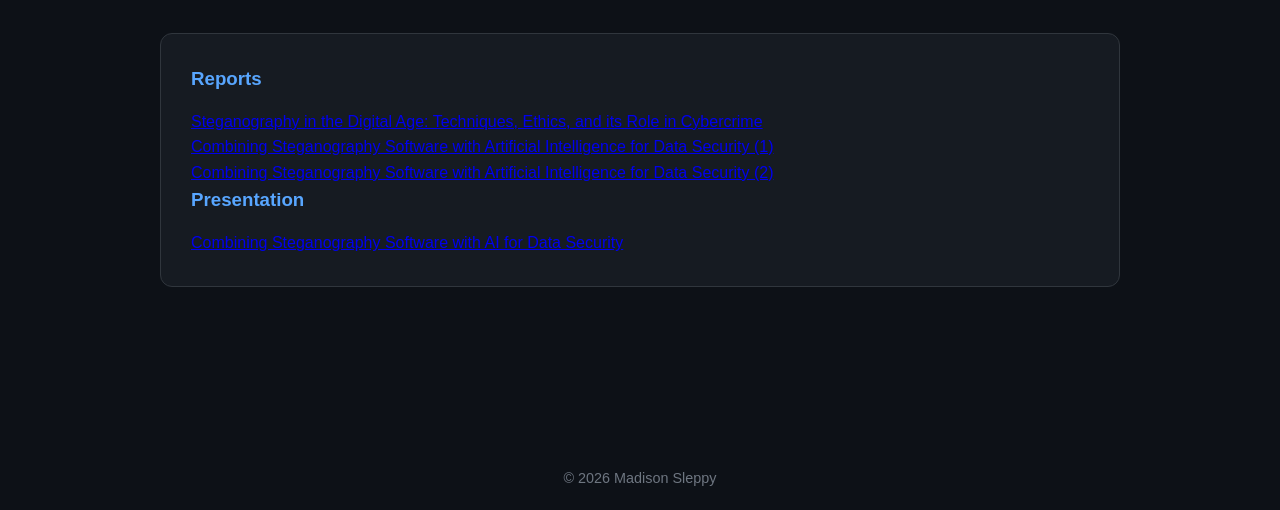
==== commit 19017d96: "Update projects.html" ====
--- a/projects.html
+++ b/projects.html
@@ -180,13 +180,13 @@
                     individuals, organizations, or websites were targeted or harmed for these projects.</b>
                     </p>
 
-                    <a href="https://madisonsleppy.com/osint-se/cisec.pptx>Social Engineering Project</a>
-                    <br>
-                    <a href="https://madisonsleppy.com/osint-se/client_report.docx>SE Client Report</a>
-                    <br>
-                    <a href="https://madisonsleppy.com/osint-se/ransomeware_sim.pptx>Simulated Ransomware Syndicate</a>
-                    <br>
-                    <a href="https://madisonsleppy.com/osint-se/community_engagement.pptx>Community Engagement</a>
+                    <a href="https://madisonsleppy.com/osint-se/cisec.pptx">Social Engineering Project</a>
+                    <br>
+                    <a href="https://madisonsleppy.com/osint-se/client_report.docx">SE Client Report</a>
+                    <br>
+                    <a href="https://madisonsleppy.com/osint-se/ransomeware_sim.pptx">Simulated Ransomware Syndicate</a>
+                    <br>
+                    <a href="https://madisonsleppy.com/osint-se/community_engagement.pptx">Community Engagement</a>
                         
                 </div>
     
@@ -207,9 +207,9 @@
                     <h3>Reports</h3>
                     <a href="https://madisonsleppy.com/sci-writing/report_a.docx">Steganography in the Digital Age: Techniques, Ethics, and its Role in Cybercrime</a>
                     <br>
-                    <a href="https://madisonsleppy.com/sci-writing/report_b.docx">Combining Steganography Software with Artificial Intelligence for Data Security</a>
-                    <br>
-                    <a href="https://madisonsleppy.com/sci-writing/report_c.docx">Combining Steganography Software with Artificial Intelligence for Data Security</a>
+                    <a href="https://madisonsleppy.com/sci-writing/report_b.docx">Combining Steganography Software with Artificial Intelligence for Data Security (1)</a>
+                    <br>
+                    <a href="https://madisonsleppy.com/sci-writing/report_c.docx">Combining Steganography Software with Artificial Intelligence for Data Security (2)</a>
                     <br>
                     
                     <h3>Presentation</h3>
